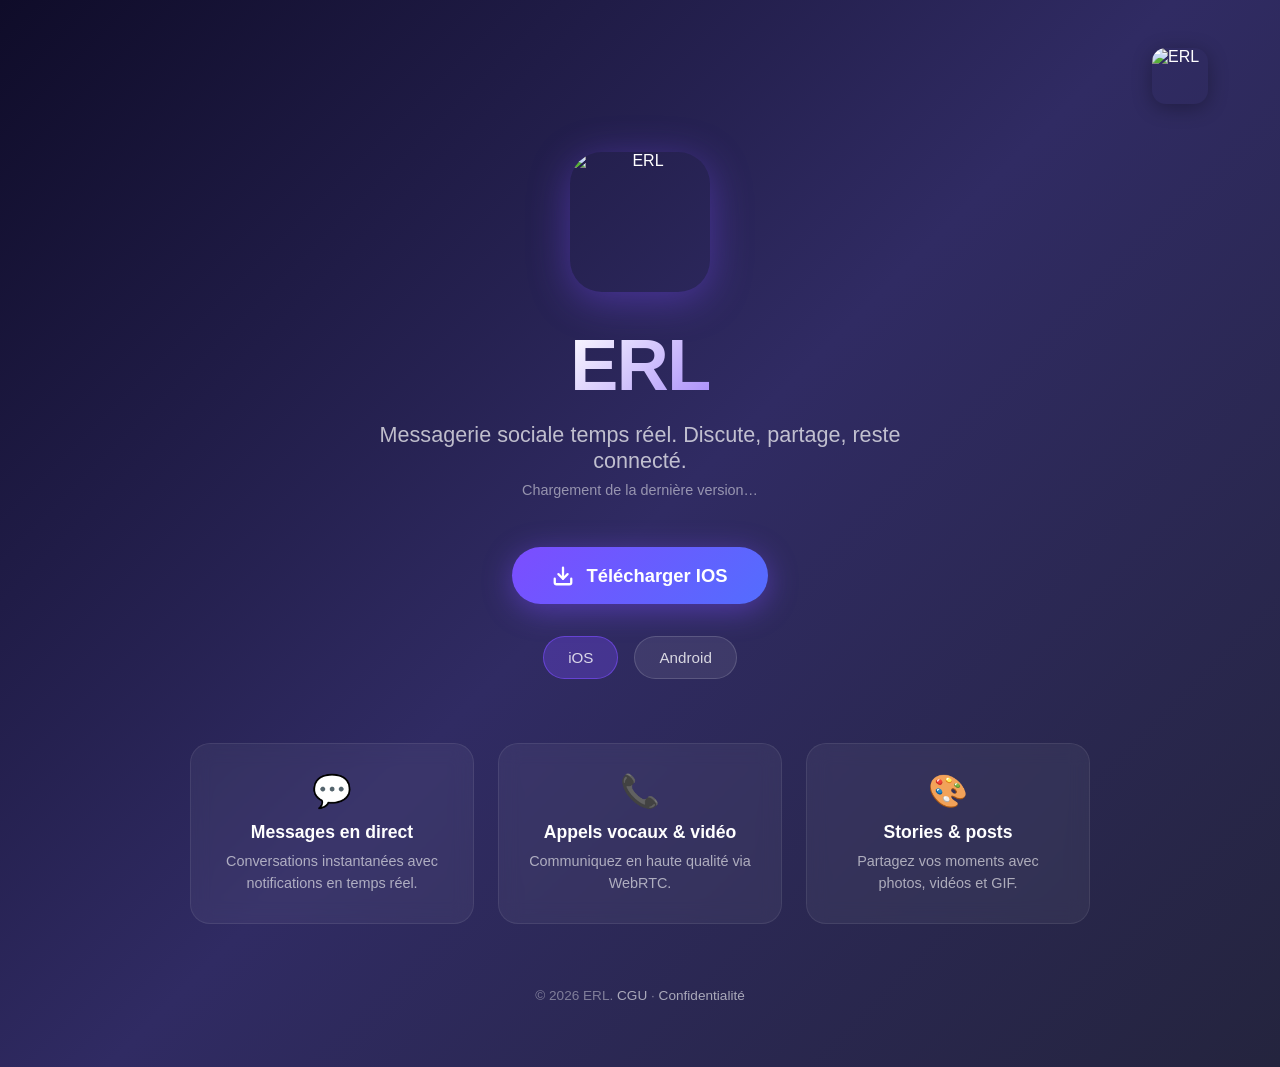
==== index.html @ b3503345 "Add landing page index.html" ====
<!DOCTYPE html>
<html lang="fr">
<head>
    <meta charset="UTF-8">
    <meta name="viewport" content="width=device-width, initial-scale=1.0">
    <title>ERL — Messagerie sociale</title>
    <link rel="icon" type="image/png" href="favicon.png">
    <link rel="apple-touch-icon" href="favicon.png">
    <style>
        * {
            margin: 0;
            padding: 0;
            box-sizing: border-box;
        }

        body {
            font-family: -apple-system, BlinkMacSystemFont, 'Segoe UI', Roboto, sans-serif;
            background: linear-gradient(135deg, #0f0c29 0%, #302b63 50%, #24243e 100%);
            min-height: 100vh;
            color: #ffffff;
            overflow-x: hidden;
        }

        .container {
            max-width: 1200px;
            margin: 0 auto;
            padding: 2rem;
            position: relative;
            min-height: 100vh;
        }

        .header {
            display: flex;
            justify-content: flex-end;
            align-items: center;
            padding: 1rem 0;
        }

        .logo {
            width: 56px;
            height: 56px;
            border-radius: 14px;
            box-shadow: 0 4px 20px rgba(0, 0, 0, 0.3);
        }

        .hero {
            display: flex;
            flex-direction: column;
            align-items: center;
            justify-content: center;
            text-align: center;
            min-height: calc(100vh - 140px);
            padding: 2rem 1rem;
        }

        .hero-logo {
            width: 140px;
            height: 140px;
            border-radius: 32px;
            margin-bottom: 2rem;
            box-shadow: 0 8px 40px rgba(124, 77, 255, 0.4);
            animation: float 3s ease-in-out infinite;
        }

        @keyframes float {
            0%, 100% { transform: translateY(0); }
            50% { transform: translateY(-12px); }
        }

        h1 {
            font-size: clamp(2.5rem, 6vw, 4.5rem);
            font-weight: 800;
            margin-bottom: 1rem;
            background: linear-gradient(135deg, #fff 0%, #a78bfa 100%);
            -webkit-background-clip: text;
            -webkit-text-fill-color: transparent;
            background-clip: text;
            letter-spacing: -0.02em;
        }

        .tagline {
            font-size: clamp(1rem, 2.5vw, 1.35rem);
            color: rgba(255, 255, 255, 0.7);
            margin-bottom: 0.5rem;
            max-width: 540px;
        }

        .version {
            font-size: 0.9rem;
            color: rgba(255, 255, 255, 0.5);
            margin-bottom: 3rem;
            min-height: 1.2em;
        }

        .download-btn {
            display: inline-flex;
            align-items: center;
            gap: 0.75rem;
            padding: 1.1rem 2.5rem;
            font-size: 1.15rem;
            font-weight: 600;
            color: #fff;
            background: linear-gradient(135deg, #7c4dff 0%, #536dfe 100%);
            border: none;
            border-radius: 999px;
            cursor: pointer;
            text-decoration: none;
            transition: all 0.25s ease;
            box-shadow: 0 6px 30px rgba(124, 77, 255, 0.45);
        }

        .download-btn:hover {
            transform: translateY(-2px);
            box-shadow: 0 10px 40px rgba(124, 77, 255, 0.6);
        }

        .download-btn:active {
            transform: translateY(0);
        }

        .download-btn svg {
            width: 22px;
            height: 22px;
        }

        .download-btn:disabled {
            opacity: 0.6;
            cursor: not-allowed;
            transform: none;
        }

        .platforms {
            display: flex;
            gap: 1rem;
            margin-top: 2rem;
            flex-wrap: wrap;
            justify-content: center;
        }

        .platform-btn {
            padding: 0.75rem 1.5rem;
            font-size: 0.95rem;
            color: rgba(255, 255, 255, 0.8);
            background: rgba(255, 255, 255, 0.08);
            border: 1px solid rgba(255, 255, 255, 0.15);
            border-radius: 999px;
            cursor: pointer;
            text-decoration: none;
            transition: all 0.2s ease;
        }

        .platform-btn:hover {
            background: rgba(255, 255, 255, 0.15);
            color: #fff;
        }

        .platform-btn.active {
            background: rgba(124, 77, 255, 0.3);
            border-color: rgba(124, 77, 255, 0.6);
        }

        .features {
            display: grid;
            grid-template-columns: repeat(auto-fit, minmax(240px, 1fr));
            gap: 1.5rem;
            margin-top: 4rem;
            max-width: 900px;
        }

        .feature {
            padding: 1.75rem;
            background: rgba(255, 255, 255, 0.05);
            border: 1px solid rgba(255, 255, 255, 0.08);
            border-radius: 20px;
            backdrop-filter: blur(10px);
        }

        .feature-icon {
            font-size: 2rem;
            margin-bottom: 0.75rem;
        }

        .feature h3 {
            font-size: 1.1rem;
            margin-bottom: 0.5rem;
        }

        .feature p {
            font-size: 0.9rem;
            color: rgba(255, 255, 255, 0.6);
            line-height: 1.5;
        }

        .footer {
            text-align: center;
            padding: 2rem 1rem;
            color: rgba(255, 255, 255, 0.4);
            font-size: 0.85rem;
        }

        .footer a {
            color: rgba(255, 255, 255, 0.6);
            text-decoration: none;
        }

        @media (max-width: 600px) {
            .container {
                padding: 1rem;
            }
            .hero-logo {
                width: 100px;
                height: 100px;
            }
            .download-btn {
                padding: 1rem 2rem;
                font-size: 1rem;
            }
        }
    </style>
</head>
<body>
    <div class="container">
        <header class="header">
            <img src="favicon.png" alt="ERL" class="logo">
        </header>

        <main class="hero">
            <img src="favicon.png" alt="ERL" class="hero-logo">
            <h1>ERL</h1>
            <p class="tagline">Messagerie sociale temps réel. Discute, partage, reste connecté.</p>
            <p class="version" id="version-label">Chargement de la dernière version…</p>

            <a href="#" id="download-btn" class="download-btn" onclick="return false;" disabled>
                <svg viewBox="0 0 24 24" fill="none" stroke="currentColor" stroke-width="2.5" stroke-linecap="round" stroke-linejoin="round">
                    <path d="M21 15v4a2 2 0 0 1-2 2H5a2 2 0 0 1-2-2v-4"></path>
                    <polyline points="7 10 12 15 17 10"></polyline>
                    <line x1="12" y1="15" x2="12" y2="3"></line>
                </svg>
                <span id="download-text">Télécharger</span>
            </a>

            <div class="platforms">
                <a href="#" class="platform-btn active" data-platform="ios" onclick="selectPlatform(event, 'ios')">iOS</a>
                <a href="#" class="platform-btn" data-platform="android" onclick="selectPlatform(event, 'android')">Android</a>
            </div>

            <div class="features">
                <div class="feature">
                    <div class="feature-icon">💬</div>
                    <h3>Messages en direct</h3>
                    <p>Conversations instantanées avec notifications en temps réel.</p>
                </div>
                <div class="feature">
                    <div class="feature-icon">📞</div>
                    <h3>Appels vocaux & vidéo</h3>
                    <p>Communiquez en haute qualité via WebRTC.</p>
                </div>
                <div class="feature">
                    <div class="feature-icon">🎨</div>
                    <h3>Stories & posts</h3>
                    <p>Partagez vos moments avec photos, vidéos et GIF.</p>
                </div>
            </div>
        </main>

        <footer class="footer">
            <p>© 2026 ERL. <a href="#" onclick="return false;">CGU</a> · <a href="#" onclick="return false;">Confidentialité</a></p>
        </footer>
    </div>

    <script>
        // Configuration — repo GitHub hébergeant la landing page et les releases
        const GITHUB_OWNER = 'DALM1';
        const GITHUB_REPO = 'erl-landing';
        const PLATFORM_EXTENSIONS = {
            ios: '.ipa',
            android: '.apk'
        };

        let currentPlatform = 'ios';
        let latestRelease = null;

        // Sélection de la plateforme
        function selectPlatform(event, platform) {
            event.preventDefault();
            currentPlatform = platform;
            document.querySelectorAll('.platform-btn').forEach(btn => {
                btn.classList.toggle('active', btn.dataset.platform === platform);
            });
            updateDownloadButton();
        }

        // Récupère la dernière release GitHub
        async function fetchLatestRelease() {
            try {
                const res = await fetch(`https://api.github.com/repos/${GITHUB_OWNER}/${GITHUB_REPO}/releases/latest`);
                if (!res.ok) throw new Error(`HTTP ${res.status}`);
                return await res.json();
            } catch (e) {
                console.warn('Impossible de récupérer la release:', e);
                return null;
            }
        }

        // Trouve l'asset correspondant à la plateforme
        function findAsset(release, platform) {
            if (!release || !release.assets) return null;
            const ext = PLATFORM_EXTENSIONS[platform];
            return release.assets.find(a => a.name && a.name.endsWith(ext));
        }

        // Met à jour le bouton de téléchargement
        function updateDownloadButton() {
            const btn = document.getElementById('download-btn');
            const text = document.getElementById('download-text');
            const label = document.getElementById('version-label');
            const asset = findAsset(latestRelease, currentPlatform);

            if (latestRelease) {
                label.textContent = `Version ${latestRelease.tag_name} · ${latestRelease.name || ''}`;
            }

            if (asset) {
                btn.href = asset.browser_download_url;
                btn.removeAttribute('disabled');
                btn.setAttribute('onclick', '');
                const sizeMB = (asset.size / (1024 * 1024)).toFixed(1);
                text.textContent = `Télécharger ${currentPlatform.toUpperCase()} (${sizeMB} Mo)`;
            } else {
                btn.setAttribute('disabled', 'true');
                text.textContent = `Télécharger ${currentPlatform.toUpperCase()}`;
                if (latestRelease) {
                    label.textContent = `Version ${latestRelease.tag_name} — fichier ${currentPlatform.toUpperCase()} introuvable`;
                }
            }
        }

        // Initialisation
        (async function init() {
            latestRelease = await fetchLatestRelease();
            updateDownloadButton();
        })();
    </script>
</body>
</html>
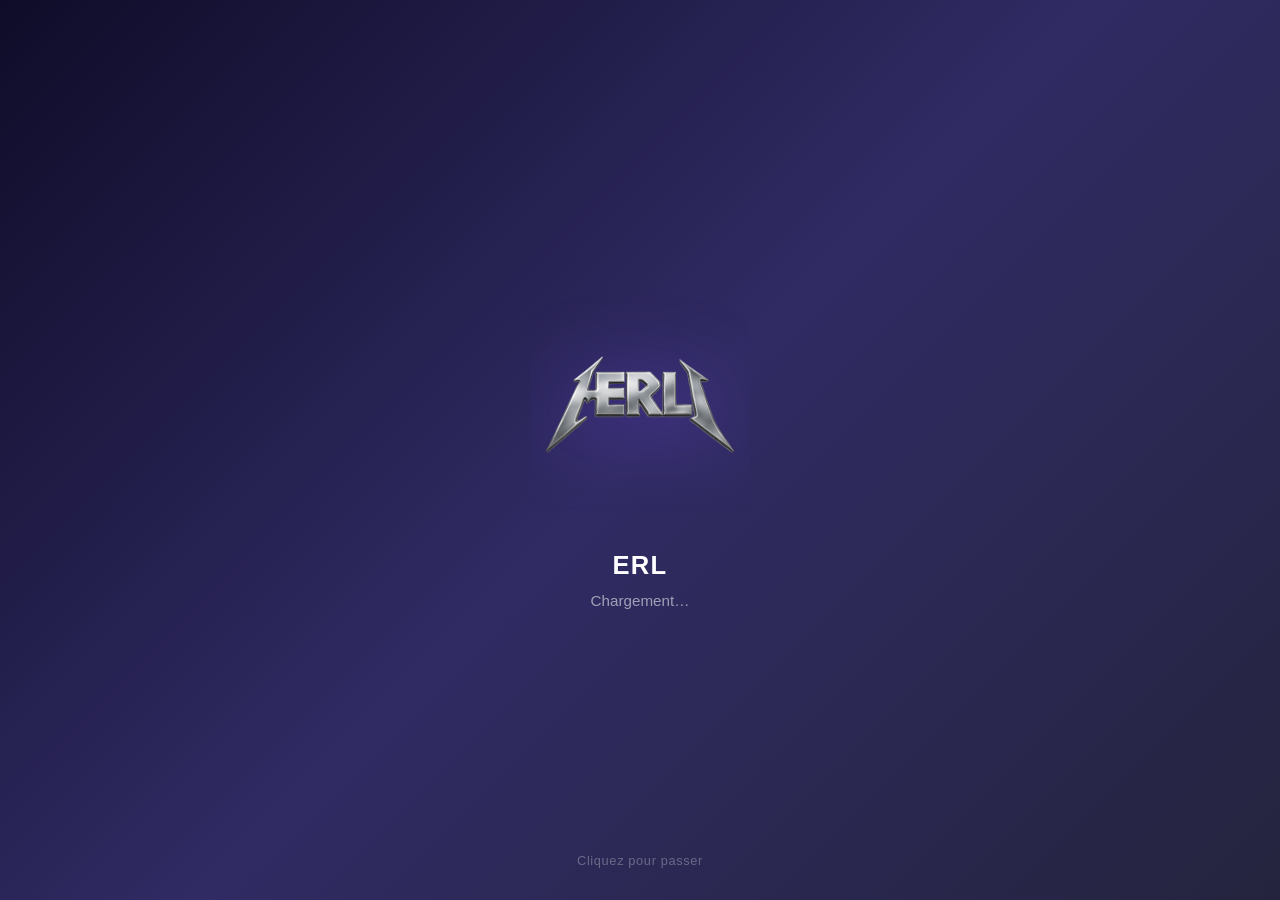
==== commit cd11472d: "Add pre-home splash with logo animation (ER -> L flip)" ====
--- a/index.html
+++ b/index.html
@@ -3,343 +3,154 @@
 <head>
     <meta charset="UTF-8">
     <meta name="viewport" content="width=device-width, initial-scale=1.0">
-    <title>ERL — Messagerie sociale</title>
+    <title>ERL</title>
     <link rel="icon" type="image/png" href="favicon.png">
-    <link rel="apple-touch-icon" href="favicon.png">
     <style>
-        * {
-            margin: 0;
-            padding: 0;
-            box-sizing: border-box;
-        }
+        * { margin: 0; padding: 0; box-sizing: border-box; }
 
         body {
             font-family: -apple-system, BlinkMacSystemFont, 'Segoe UI', Roboto, sans-serif;
             background: linear-gradient(135deg, #0f0c29 0%, #302b63 50%, #24243e 100%);
             min-height: 100vh;
-            color: #ffffff;
-            overflow-x: hidden;
+            display: flex;
+            align-items: center;
+            justify-content: center;
+            overflow: hidden;
+            cursor: pointer;
         }
 
-        .container {
-            max-width: 1200px;
-            margin: 0 auto;
-            padding: 2rem;
-            position: relative;
-            min-height: 100vh;
-        }
-
-        .header {
-            display: flex;
-            justify-content: flex-end;
-            align-items: center;
-            padding: 1rem 0;
-        }
-
-        .logo {
-            width: 56px;
-            height: 56px;
-            border-radius: 14px;
-            box-shadow: 0 4px 20px rgba(0, 0, 0, 0.3);
-        }
-
-        .hero {
+        .splash {
             display: flex;
             flex-direction: column;
             align-items: center;
-            justify-content: center;
-            text-align: center;
-            min-height: calc(100vh - 140px);
-            padding: 2rem 1rem;
+            gap: 2.5rem;
         }
 
-        .hero-logo {
-            width: 140px;
-            height: 140px;
-            border-radius: 32px;
-            margin-bottom: 2rem;
-            box-shadow: 0 8px 40px rgba(124, 77, 255, 0.4);
-            animation: float 3s ease-in-out infinite;
+        /* Logo container — holds both halves stacked on top of each other */
+        .logo-stage {
+            position: relative;
+            width: 220px;
+            height: 220px;
         }
 
-        @keyframes float {
-            0%, 100% { transform: translateY(0); }
-            50% { transform: translateY(-12px); }
+        .logo-half {
+            position: absolute;
+            top: 0;
+            left: 0;
+            width: 100%;
+            height: 100%;
+            object-fit: contain;
+            border-radius: 44px;
         }
 
-        h1 {
-            font-size: clamp(2.5rem, 6vw, 4.5rem);
-            font-weight: 800;
-            margin-bottom: 1rem;
-            background: linear-gradient(135deg, #fff 0%, #a78bfa 100%);
-            -webkit-background-clip: text;
-            -webkit-text-fill-color: transparent;
-            background-clip: text;
-            letter-spacing: -0.02em;
+        /* ER part: left 60% of the logo */
+        .er {
+            clip-path: inset(0 40% 0 0);
+            opacity: 0;
+            transform: scale(0.85);
+            animation: erIn 0.5s cubic-bezier(0.22, 1, 0.36, 1) forwards;
+            filter: drop-shadow(0 8px 40px rgba(124, 77, 255, 0.4));
         }
 
-        .tagline {
-            font-size: clamp(1rem, 2.5vw, 1.35rem);
-            color: rgba(255, 255, 255, 0.7);
-            margin-bottom: 0.5rem;
-            max-width: 540px;
+        /* L part: right 40% of the logo */
+        .l {
+            clip-path: inset(0 0 0 60%);
+            opacity: 0;
+            /* flip around the left edge of the L (which sits at 60% of the image) */
+            transform-origin: 60% center;
+            transform: rotateY(90deg);
+            animation: lFlip 0.55s cubic-bezier(0.34, 1.56, 0.64, 1) 0.45s forwards;
+            filter: drop-shadow(0 8px 40px rgba(124, 77, 255, 0.4));
         }
 
-        .version {
-            font-size: 0.9rem;
-            color: rgba(255, 255, 255, 0.5);
-            margin-bottom: 3rem;
-            min-height: 1.2em;
+        @keyframes erIn {
+            0%   { opacity: 0; transform: scale(0.85); }
+            100% { opacity: 1; transform: scale(1); }
         }
 
-        .download-btn {
-            display: inline-flex;
-            align-items: center;
-            gap: 0.75rem;
-            padding: 1.1rem 2.5rem;
-            font-size: 1.15rem;
-            font-weight: 600;
-            color: #fff;
-            background: linear-gradient(135deg, #7c4dff 0%, #536dfe 100%);
-            border: none;
-            border-radius: 999px;
-            cursor: pointer;
-            text-decoration: none;
-            transition: all 0.25s ease;
-            box-shadow: 0 6px 30px rgba(124, 77, 255, 0.45);
+        @keyframes lFlip {
+            0%   { opacity: 0; transform: rotateY(90deg); }
+            60%  { opacity: 1; }
+            100% { opacity: 1; transform: rotateY(0deg); }
         }
 
-        .download-btn:hover {
-            transform: translateY(-2px);
-            box-shadow: 0 10px 40px rgba(124, 77, 255, 0.6);
+        .title {
+            font-size: 1.6rem;
+            font-weight: 700;
+            color: #fff;
+            letter-spacing: 0.05em;
+            opacity: 0;
+            animation: fadeUp 0.5s ease 1.1s forwards;
         }
 
-        .download-btn:active {
-            transform: translateY(0);
+        .subtitle {
+            font-size: 0.95rem;
+            color: rgba(255, 255, 255, 0.55);
+            margin-top: -1.8rem;
+            opacity: 0;
+            animation: fadeUp 0.5s ease 1.3s forwards;
         }
 
-        .download-btn svg {
-            width: 22px;
-            height: 22px;
+        @keyframes fadeUp {
+            0%   { opacity: 0; transform: translateY(12px); }
+            100% { opacity: 1; transform: translateY(0); }
         }
 
-        .download-btn:disabled {
-            opacity: 0.6;
-            cursor: not-allowed;
-            transform: none;
+        .skip-hint {
+            position: fixed;
+            bottom: 2rem;
+            left: 50%;
+            transform: translateX(-50%);
+            font-size: 0.8rem;
+            color: rgba(255, 255, 255, 0.3);
+            letter-spacing: 0.05em;
+            animation: pulse 2s ease-in-out infinite;
         }
 
-        .platforms {
-            display: flex;
-            gap: 1rem;
-            margin-top: 2rem;
-            flex-wrap: wrap;
-            justify-content: center;
+        @keyframes pulse {
+            0%, 100% { opacity: 0.3; }
+            50% { opacity: 0.7; }
         }
 
-        .platform-btn {
-            padding: 0.75rem 1.5rem;
-            font-size: 0.95rem;
-            color: rgba(255, 255, 255, 0.8);
-            background: rgba(255, 255, 255, 0.08);
-            border: 1px solid rgba(255, 255, 255, 0.15);
-            border-radius: 999px;
-            cursor: pointer;
-            text-decoration: none;
-            transition: all 0.2s ease;
+        .fade-out {
+            animation: bodyFade 0.5s ease forwards;
         }
 
-        .platform-btn:hover {
-            background: rgba(255, 255, 255, 0.15);
-            color: #fff;
-        }
-
-        .platform-btn.active {
-            background: rgba(124, 77, 255, 0.3);
-            border-color: rgba(124, 77, 255, 0.6);
-        }
-
-        .features {
-            display: grid;
-            grid-template-columns: repeat(auto-fit, minmax(240px, 1fr));
-            gap: 1.5rem;
-            margin-top: 4rem;
-            max-width: 900px;
-        }
-
-        .feature {
-            padding: 1.75rem;
-            background: rgba(255, 255, 255, 0.05);
-            border: 1px solid rgba(255, 255, 255, 0.08);
-            border-radius: 20px;
-            backdrop-filter: blur(10px);
-        }
-
-        .feature-icon {
-            font-size: 2rem;
-            margin-bottom: 0.75rem;
-        }
-
-        .feature h3 {
-            font-size: 1.1rem;
-            margin-bottom: 0.5rem;
-        }
-
-        .feature p {
-            font-size: 0.9rem;
-            color: rgba(255, 255, 255, 0.6);
-            line-height: 1.5;
-        }
-
-        .footer {
-            text-align: center;
-            padding: 2rem 1rem;
-            color: rgba(255, 255, 255, 0.4);
-            font-size: 0.85rem;
-        }
-
-        .footer a {
-            color: rgba(255, 255, 255, 0.6);
-            text-decoration: none;
-        }
-
-        @media (max-width: 600px) {
-            .container {
-                padding: 1rem;
-            }
-            .hero-logo {
-                width: 100px;
-                height: 100px;
-            }
-            .download-btn {
-                padding: 1rem 2rem;
-                font-size: 1rem;
-            }
+        @keyframes bodyFade {
+            0%   { opacity: 1; }
+            100% { opacity: 0; }
         }
     </style>
 </head>
 <body>
-    <div class="container">
-        <header class="header">
-            <img src="favicon.png" alt="ERL" class="logo">
-        </header>
-
-        <main class="hero">
-            <img src="favicon.png" alt="ERL" class="hero-logo">
-            <h1>ERL</h1>
-            <p class="tagline">Messagerie sociale temps réel. Discute, partage, reste connecté.</p>
-            <p class="version" id="version-label">Chargement de la dernière version…</p>
-
-            <a href="#" id="download-btn" class="download-btn" onclick="return false;" disabled>
-                <svg viewBox="0 0 24 24" fill="none" stroke="currentColor" stroke-width="2.5" stroke-linecap="round" stroke-linejoin="round">
-                    <path d="M21 15v4a2 2 0 0 1-2 2H5a2 2 0 0 1-2-2v-4"></path>
-                    <polyline points="7 10 12 15 17 10"></polyline>
-                    <line x1="12" y1="15" x2="12" y2="3"></line>
-                </svg>
-                <span id="download-text">Télécharger</span>
-            </a>
-
-            <div class="platforms">
-                <a href="#" class="platform-btn active" data-platform="ios" onclick="selectPlatform(event, 'ios')">iOS</a>
-                <a href="#" class="platform-btn" data-platform="android" onclick="selectPlatform(event, 'android')">Android</a>
-            </div>
-
-            <div class="features">
-                <div class="feature">
-                    <div class="feature-icon">💬</div>
-                    <h3>Messages en direct</h3>
-                    <p>Conversations instantanées avec notifications en temps réel.</p>
-                </div>
-                <div class="feature">
-                    <div class="feature-icon">📞</div>
-                    <h3>Appels vocaux & vidéo</h3>
-                    <p>Communiquez en haute qualité via WebRTC.</p>
-                </div>
-                <div class="feature">
-                    <div class="feature-icon">🎨</div>
-                    <h3>Stories & posts</h3>
-                    <p>Partagez vos moments avec photos, vidéos et GIF.</p>
-                </div>
-            </div>
-        </main>
-
-        <footer class="footer">
-            <p>© 2026 ERL. <a href="#" onclick="return false;">CGU</a> · <a href="#" onclick="return false;">Confidentialité</a></p>
-        </footer>
+    <div class="splash">
+        <div class="logo-stage">
+            <img src="favicon.png" alt="ER" class="logo-half er">
+            <img src="favicon.png" alt="L" class="logo-half l">
+        </div>
+        <div class="title">ERL</div>
+        <div class="subtitle">Chargement…</div>
     </div>
+    <div class="skip-hint">Cliquez pour passer</div>
 
     <script>
-        // Configuration — repo GitHub hébergeant la landing page et les releases
-        const GITHUB_OWNER = 'DALM1';
-        const GITHUB_REPO = 'erl-landing';
-        const PLATFORM_EXTENSIONS = {
-            ios: '.ipa',
-            android: '.apk'
-        };
+        let redirected = false;
 
-        let currentPlatform = 'ios';
-        let latestRelease = null;
-
-        // Sélection de la plateforme
-        function selectPlatform(event, platform) {
-            event.preventDefault();
-            currentPlatform = platform;
-            document.querySelectorAll('.platform-btn').forEach(btn => {
-                btn.classList.toggle('active', btn.dataset.platform === platform);
-            });
-            updateDownloadButton();
+        function goHome() {
+            if (redirected) return;
+            redirected = true;
+            document.body.classList.add('fade-out');
+            setTimeout(() => {
+                window.location.href = 'home.html';
+            }, 480);
         }
 
-        // Récupère la dernière release GitHub
-        async function fetchLatestRelease() {
-            try {
-                const res = await fetch(`https://api.github.com/repos/${GITHUB_OWNER}/${GITHUB_REPO}/releases/latest`);
-                if (!res.ok) throw new Error(`HTTP ${res.status}`);
-                return await res.json();
-            } catch (e) {
-                console.warn('Impossible de récupérer la release:', e);
-                return null;
-            }
-        }
+        // Auto-redirect after the animation
+        setTimeout(goHome, 2400);
 
-        // Trouve l'asset correspondant à la plateforme
-        function findAsset(release, platform) {
-            if (!release || !release.assets) return null;
-            const ext = PLATFORM_EXTENSIONS[platform];
-            return release.assets.find(a => a.name && a.name.endsWith(ext));
-        }
-
-        // Met à jour le bouton de téléchargement
-        function updateDownloadButton() {
-            const btn = document.getElementById('download-btn');
-            const text = document.getElementById('download-text');
-            const label = document.getElementById('version-label');
-            const asset = findAsset(latestRelease, currentPlatform);
-
-            if (latestRelease) {
-                label.textContent = `Version ${latestRelease.tag_name} · ${latestRelease.name || ''}`;
-            }
-
-            if (asset) {
-                btn.href = asset.browser_download_url;
-                btn.removeAttribute('disabled');
-                btn.setAttribute('onclick', '');
-                const sizeMB = (asset.size / (1024 * 1024)).toFixed(1);
-                text.textContent = `Télécharger ${currentPlatform.toUpperCase()} (${sizeMB} Mo)`;
-            } else {
-                btn.setAttribute('disabled', 'true');
-                text.textContent = `Télécharger ${currentPlatform.toUpperCase()}`;
-                if (latestRelease) {
-                    label.textContent = `Version ${latestRelease.tag_name} — fichier ${currentPlatform.toUpperCase()} introuvable`;
-                }
-            }
-        }
-
-        // Initialisation
-        (async function init() {
-            latestRelease = await fetchLatestRelease();
-            updateDownloadButton();
-        })();
+        // Skip on click / tap / key
+        document.body.addEventListener('click', goHome);
+        document.addEventListener('keydown', goHome);
     </script>
 </body>
 </html>
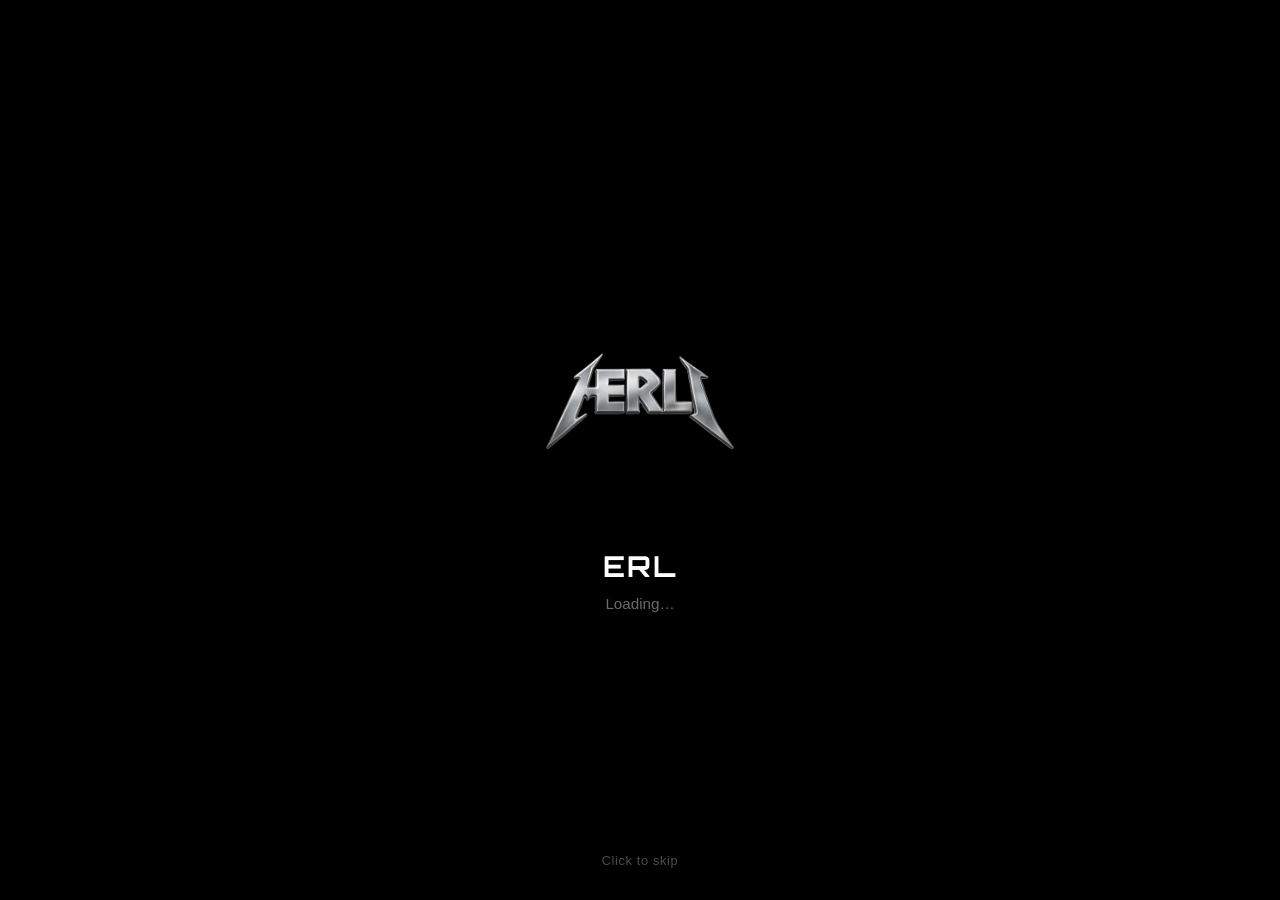
==== commit f79e275f: "Update pre-home: black background, Orbitron font, i18n EN/ZH/FR/RU" ====
--- a/index.html
+++ b/index.html
@@ -6,11 +6,19 @@
     <title>ERL</title>
     <link rel="icon" type="image/png" href="favicon.png">
     <style>
+        @font-face {
+            font-family: 'Orbitron';
+            src: url('Orbitron-Bold.ttf') format('truetype');
+            font-weight: 700;
+            font-style: normal;
+            font-display: swap;
+        }
+
         * { margin: 0; padding: 0; box-sizing: border-box; }
 
         body {
             font-family: -apple-system, BlinkMacSystemFont, 'Segoe UI', Roboto, sans-serif;
-            background: linear-gradient(135deg, #0f0c29 0%, #302b63 50%, #24243e 100%);
+            background: #000;
             min-height: 100vh;
             display: flex;
             align-items: center;
@@ -26,7 +34,6 @@
             gap: 2.5rem;
         }
 
-        /* Logo container — holds both halves stacked on top of each other */
         .logo-stage {
             position: relative;
             width: 220px;
@@ -40,27 +47,22 @@
             width: 100%;
             height: 100%;
             object-fit: contain;
-            border-radius: 44px;
+            border-radius: 0;
         }
 
-        /* ER part: left 60% of the logo */
         .er {
             clip-path: inset(0 40% 0 0);
             opacity: 0;
             transform: scale(0.85);
             animation: erIn 0.5s cubic-bezier(0.22, 1, 0.36, 1) forwards;
-            filter: drop-shadow(0 8px 40px rgba(124, 77, 255, 0.4));
         }
 
-        /* L part: right 40% of the logo */
         .l {
             clip-path: inset(0 0 0 60%);
             opacity: 0;
-            /* flip around the left edge of the L (which sits at 60% of the image) */
             transform-origin: 60% center;
             transform: rotateY(90deg);
             animation: lFlip 0.55s cubic-bezier(0.34, 1.56, 0.64, 1) 0.45s forwards;
-            filter: drop-shadow(0 8px 40px rgba(124, 77, 255, 0.4));
         }
 
         @keyframes erIn {
@@ -75,17 +77,18 @@
         }
 
         .title {
-            font-size: 1.6rem;
+            font-family: 'Orbitron', -apple-system, sans-serif;
+            font-size: 1.8rem;
             font-weight: 700;
             color: #fff;
-            letter-spacing: 0.05em;
+            letter-spacing: 0.08em;
             opacity: 0;
             animation: fadeUp 0.5s ease 1.1s forwards;
         }
 
         .subtitle {
             font-size: 0.95rem;
-            color: rgba(255, 255, 255, 0.55);
+            color: rgba(255, 255, 255, 0.42);
             margin-top: -1.8rem;
             opacity: 0;
             animation: fadeUp 0.5s ease 1.3s forwards;
@@ -129,11 +132,38 @@
             <img src="favicon.png" alt="L" class="logo-half l">
         </div>
         <div class="title">ERL</div>
-        <div class="subtitle">Chargement…</div>
+        <div class="subtitle" data-i18n="loading">Chargement…</div>
     </div>
-    <div class="skip-hint">Cliquez pour passer</div>
+    <div class="skip-hint" data-i18n="click_to_skip">Cliquez pour passer</div>
 
     <script>
+        // Translations
+        const I18N = {
+            en: { loading: 'Loading…', click_to_skip: 'Click to skip' },
+            zh: { loading: '加载中…', click_to_skip: '点击跳过' },
+            fr: { loading: 'Chargement…', click_to_skip: 'Cliquez pour passer' },
+            ru: { loading: 'Загрузка…', click_to_skip: 'Нажмите чтобы пропустить' }
+        };
+
+        function detectLang() {
+            const nav = (navigator.language || 'en').toLowerCase();
+            if (nav.startsWith('zh')) return 'zh';
+            if (nav.startsWith('fr')) return 'fr';
+            if (nav.startsWith('ru')) return 'ru';
+            return 'en';
+        }
+
+        function applyI18n(lang) {
+            const t = I18N[lang] || I18N.en;
+            document.documentElement.lang = lang;
+            document.querySelectorAll('[data-i18n]').forEach(el => {
+                const key = el.getAttribute('data-i18n');
+                if (t[key]) el.textContent = t[key];
+            });
+        }
+
+        applyI18n(detectLang());
+
         let redirected = false;
 
         function goHome() {
@@ -145,12 +175,10 @@
             }, 480);
         }
 
-        // Auto-redirect after the animation
         setTimeout(goHome, 2400);
 
-        // Skip on click / tap / key
         document.body.addEventListener('click', goHome);
         document.addEventListener('keydown', goHome);
     </script>
 </body>
-</html>
+</html>
